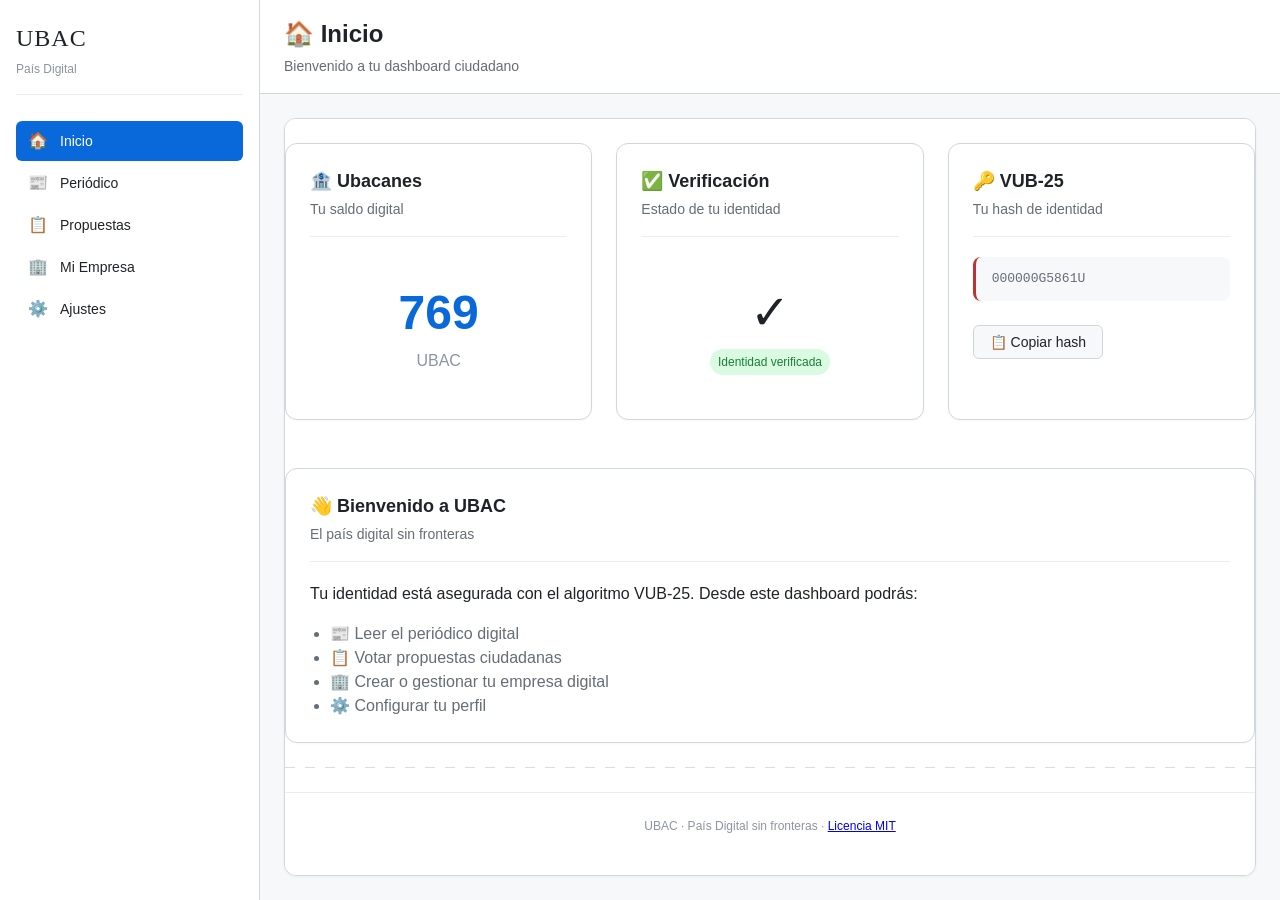
==== dashboard/index.html @ a3eb7bc9 "update" ====
<!DOCTYPE html>
<html lang="es">
<head>
    <meta charset="UTF-8">
    <meta name="viewport" content="width=device-width, initial-scale=1.0">
    <title>Dashboard · UBAC</title>
    <link rel="stylesheet" href="/assets/css/up-rise.css">
    <style>
        /* Transiciones suaves para el iframe */
        .up-iframe-container iframe {
            transition: opacity 0.15s ease;
        }
        .up-iframe-container iframe.loading {
            opacity: 0.6;
        }
    </style>
</head>
<body>
<div class="up-dashboard">
    <!-- Sidebar estilo GitHub -->
    <aside class="up-sidebar">
        <div class="up-sidebar-header">
            <h1>UBAC</h1>
            <div class="up-sub">País Digital</div>
        </div>
        <nav class="up-nav">
            <a href="/dashboard/main" class="up-nav-item" data-section="main">
                <span class="up-nav-icon">🏠</span>
                <span>Inicio</span>
            </a>
            <a href="/dashboard/periodico" class="up-nav-item" data-section="periodico">
                <span class="up-nav-icon">📰</span>
                <span>Periódico</span>
            </a>
            <a href="/dashboard/propuestas" class="up-nav-item" data-section="propuestas">
                <span class="up-nav-icon">📋</span>
                <span>Propuestas</span>
            </a>
            <a href="/dashboard/empresa" class="up-nav-item" data-section="empresa">
                <span class="up-nav-icon">🏢</span>
                <span>Mi Empresa</span>
            </a>
            <a href="/dashboard/settings" class="up-nav-item" data-section="settings">
                <span class="up-nav-icon">⚙️</span>
                <span>Ajustes</span>
            </a>
        </nav>
    </aside>

    <!-- Contenido principal -->
    <main class="up-main">
        <header class="up-header">
            <h1 id="pageTitle">Inicio</h1>
            <p id="pageDescription">Bienvenido a tu dashboard ciudadano</p>
        </header>
        <div class="up-iframe-container">
            <iframe id="contentFrame" src="/dashboard/pages/main.html"></iframe>
        </div>
    </main>
</div>

<script>
    const iframe = document.getElementById('contentFrame');
    const pageTitle = document.getElementById('pageTitle');
    const pageDescription = document.getElementById('pageDescription');
    
    // Configuración de secciones
    const sections = {
        main: { title: 'Inicio', description: 'Bienvenido a tu dashboard ciudadano', icon: '🏠' },
        periodico: { title: 'Periódico', description: 'Últimas noticias de UBAC', icon: '📰' },
        propuestas: { title: 'Propuestas', description: 'Vota y participa en las decisiones', icon: '📋' },
        empresa: { title: 'Mi Empresa', description: 'Gestiona tu negocio digital', icon: '🏢' },
        settings: { title: 'Ajustes', description: 'Configura tu perfil y preferencias', icon: '⚙️' }
    };
    
    function updateUI(section) {
        const config = sections[section] || sections.main;
        pageTitle.innerHTML = `${config.icon} ${config.title}`;
        pageDescription.textContent = config.description;
        
        // Marcar elemento activo en el menú
        document.querySelectorAll('.up-nav-item').forEach(link => {
            const linkSection = link.getAttribute('data-section');
            if (linkSection === section) {
                link.classList.add('active');
            } else {
                link.classList.remove('active');
            }
        });
    }
    
    function loadSection(section, pushState = true) {
        if (!sections[section]) section = 'main';
        
        // Mostrar loading
        iframe.classList.add('loading');
        
        // Cargar el iframe
        iframe.src = `/dashboard/pages/${section}.html`;
        
        // Actualizar UI
        updateUI(section);
        
        // Quitar loading cuando termine de cargar
        iframe.onload = () => {
            iframe.classList.remove('loading');
        };
        
        // Actualizar URL sin recargar
        if (pushState) {
            window.history.pushState({ section }, '', `/dashboard/${section}`);
        }
    }
    
    // Obtener sección desde la URL (ej: /dashboard/settings → "settings")
    const path = window.location.pathname;
    const currentSection = path.replace('/dashboard/', '') || 'main';
    loadSection(currentSection, false);
    
    // Manejar clics en el menú
    document.querySelectorAll('.up-nav-item').forEach(link => {
        link.addEventListener('click', (e) => {
            e.preventDefault();
            const section = link.getAttribute('data-section');
            loadSection(section, true);
        });
    });
    
    // Manejar botón atrás/adelante del navegador
    window.addEventListener('popstate', (event) => {
        const path = window.location.pathname;
        const section = path.replace('/dashboard/', '') || 'main';
        loadSection(section, false);
    });
</script>
</body>
</html>
---- assets/css/up-rise.css ----
/*!
 * UPrise v2.0
 * Librería de estilo UBAC
 * Inspirado en GitHub pero con alma de periódico digital
 * Licencia: VUB-25
 */

/* ============================================
   VARIABLES (modo claro estilo GitHub)
   ============================================ */
:root {
  /* Colores base GitHub */
  --up-canvas: #ffffff;
  --up-bg: #f6f8fa;
  --up-border: #d0d7de;
  --up-border-light: #eaeef2;
  
  /* Tipografía GitHub */
  --up-text: #1f2328;
  --up-text-secondary: #656d76;
  --up-text-tertiary: #8c959f;
  
  /* Acentos GitHub */
  --up-accent: #0969da;
  --up-accent-hover: #0550ae;
  --up-success: #1a7f37;
  --up-danger: #cf222e;
  --up-warning: #9a6700;
  
  /* Toques vintage UBAC */
  --up-papel: #fffef7;
  --up-vive: #b33;
  --up-menosvive: #2e7d32;
  --up-raya: #ddd;
  
  /* Tipografías */
  --up-sans: -apple-system, BlinkMacSystemFont, "Segoe UI", "Noto Sans", Helvetica, Arial, sans-serif;
  --up-mono: "Courier New", "Fira Code", monospace;
  --up-serif: "Georgia", "Times New Roman", serif;
  
  /* Layout */
  --up-sidebar-width: 260px;
  --up-header-height: 60px;
}

* {
  margin: 0;
  padding: 0;
  box-sizing: border-box;
}

body {
  font-family: var(--up-sans);
  background: var(--up-bg);
  color: var(--up-text);
  line-height: 1.5;
}

/* ============================================
   DASHBOARD LAYOUT (estilo GitHub)
   ============================================ */
.up-dashboard {
  display: flex;
  min-height: 100vh;
}

/* Sidebar estilo GitHub */
.up-sidebar {
  width: var(--up-sidebar-width);
  background: var(--up-canvas);
  border-right: 1px solid var(--up-border);
  padding: 20px 16px;
  display: flex;
  flex-direction: column;
  position: sticky;
  top: 0;
  height: 100vh;
  overflow-y: auto;
}

.up-sidebar-header {
  margin-bottom: 24px;
  padding-bottom: 16px;
  border-bottom: 1px solid var(--up-border-light);
}

.up-sidebar-header h1 {
  font-family: var(--up-serif);
  font-size: 24px;
  font-weight: normal;
  letter-spacing: 1px;
  color: var(--up-text);
}

.up-sidebar-header .up-sub {
  font-size: 12px;
  color: var(--up-text-tertiary);
  margin-top: 4px;
}

/* Navegación estilo GitHub */
.up-nav {
  flex: 1;
}

.up-nav-item {
  display: flex;
  align-items: center;
  gap: 12px;
  padding: 8px 12px;
  margin: 2px 0;
  color: var(--up-text);
  text-decoration: none;
  border-radius: 6px;
  font-size: 14px;
  font-weight: 500;
  transition: all 0.1s ease;
}

.up-nav-item:hover {
  background: var(--up-bg);
  color: var(--up-accent);
}

.up-nav-item.active {
  background: var(--up-accent);
  color: white;
}

.up-nav-item.active .up-nav-icon {
  color: white;
}

.up-nav-icon {
  width: 20px;
  text-align: center;
  font-size: 16px;
}

/* Contenido principal */
.up-main {
  flex: 1;
  display: flex;
  flex-direction: column;
  min-width: 0;
}

.up-header {
  background: var(--up-canvas);
  border-bottom: 1px solid var(--up-border);
  padding: 16px 24px;
  position: sticky;
  top: 0;
  z-index: 10;
  backdrop-filter: blur(8px);
  background: rgba(255, 255, 255, 0.95);
}

.up-header h1 {
  font-size: 24px;
  font-weight: 600;
  color: var(--up-text);
}

.up-header p {
  font-size: 14px;
  color: var(--up-text-secondary);
  margin-top: 4px;
}

/* Contenedor del iframe */
.up-iframe-container {
  flex: 1;
  padding: 24px;
}

.up-iframe-container iframe {
  width: 100%;
  height: 100%;
  border: 1px solid var(--up-border);
  border-radius: 12px;
  background: var(--up-canvas);
  box-shadow: 0 1px 3px rgba(0, 0, 0, 0.05);
}

/* ============================================
   COMPONENTES DE PÁGINA (para los iframes)
   ============================================ */
.up-card {
  background: var(--up-canvas);
  border: 1px solid var(--up-border);
  border-radius: 12px;
  padding: 24px;
  margin-bottom: 24px;
  box-shadow: 0 1px 2px rgba(0, 0, 0, 0.03);
}

.up-card-header {
  border-bottom: 1px solid var(--up-border-light);
  padding-bottom: 16px;
  margin-bottom: 20px;
}

.up-card-header h2 {
  font-size: 18px;
  font-weight: 600;
  color: var(--up-text);
}

.up-card-header p {
  font-size: 14px;
  color: var(--up-text-secondary);
  margin-top: 4px;
}

/* Hash (estilo máquina de escribir) */
.up-hash {
  font-family: var(--up-mono);
  background: var(--up-bg);
  padding: 12px 16px;
  border-radius: 8px;
  font-size: 13px;
  word-break: break-all;
  border-left: 3px solid var(--up-vive);
  color: var(--up-text-secondary);
}

/* Badges */
.up-badge {
  display: inline-block;
  padding: 4px 8px;
  border-radius: 20px;
  font-size: 12px;
  font-weight: 500;
  background: var(--up-bg);
  color: var(--up-text-secondary);
}

.up-badge-success {
  background: #dafbe1;
  color: var(--up-success);
}

.up-badge-danger {
  background: #ffebe9;
  color: var(--up-danger);
}

.up-badge-warning {
  background: #fff8e5;
  color: var(--up-warning);
}

/* Formularios */
.up-input {
  width: 100%;
  padding: 8px 12px;
  border: 1px solid var(--up-border);
  border-radius: 6px;
  font-size: 14px;
  font-family: inherit;
  background: var(--up-canvas);
}

.up-input:focus {
  outline: none;
  border-color: var(--up-accent);
  box-shadow: 0 0 0 3px rgba(9, 105, 218, 0.1);
}

.up-label {
  display: block;
  font-size: 14px;
  font-weight: 500;
  margin-bottom: 8px;
  color: var(--up-text);
}

/* Botones estilo GitHub */
.up-btn {
  display: inline-flex;
  align-items: center;
  gap: 8px;
  padding: 8px 16px;
  font-size: 14px;
  font-weight: 500;
  border-radius: 6px;
  border: 1px solid var(--up-border);
  background: var(--up-bg);
  color: var(--up-text);
  cursor: pointer;
  transition: all 0.1s ease;
  text-decoration: none;
}

.up-btn-primary {
  background: var(--up-accent);
  border-color: var(--up-accent);
  color: white;
}

.up-btn-primary:hover {
  background: var(--up-accent-hover);
  border-color: var(--up-accent-hover);
}

.up-btn:hover {
  background: var(--up-border-light);
}

/* Grid y utilidades */
.up-grid {
  display: grid;
  grid-template-columns: repeat(auto-fit, minmax(280px, 1fr));
  gap: 24px;
  margin: 24px 0;
}

.up-text-center {
  text-align: center;
}

.up-mt-4 {
  margin-top: 24px;
}

.up-mb-4 {
  margin-bottom: 24px;
}

.up-p-4 {
  padding: 24px;
}

/* Separador vintage UBAC */
.up-separator {
  height: 1px;
  background: repeating-linear-gradient(90deg, var(--up-raya), var(--up-raya) 10px, transparent 10px, transparent 20px);
  margin: 24px 0;
}

/* Footer */
.up-footer {
  text-align: center;
  padding: 24px;
  border-top: 1px solid var(--up-border-light);
  font-size: 12px;
  color: var(--up-text-tertiary);
}

/* Responsive */
@media (max-width: 768px) {
  :root {
    --up-sidebar-width: 72px;
  }
  
  .up-sidebar-header h1,
  .up-sidebar-header .up-sub,
  .up-nav-item span:not(.up-nav-icon) {
    display: none;
  }
  
  .up-nav-item {
    justify-content: center;
    padding: 12px;
  }
  
  .up-nav-icon {
    font-size: 20px;
    margin: 0;
  }
  
  .up-header {
    padding: 12px 16px;
  }
  
  .up-iframe-container {
    padding: 16px;
  }
}
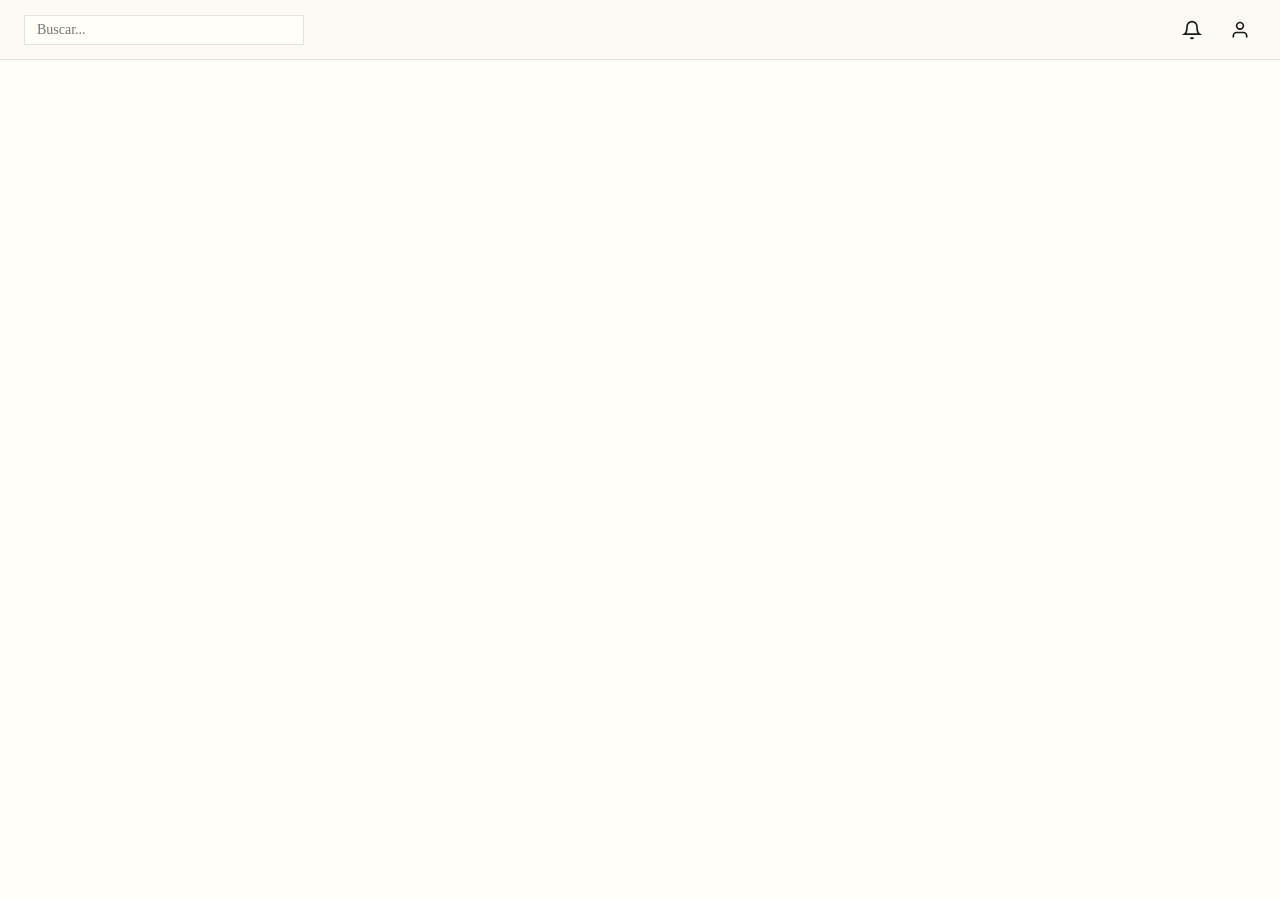
==== commit 1bd2b599: "update" ====
--- a/dashboard/index.html
+++ b/dashboard/index.html
@@ -1,137 +1,40 @@
 <!DOCTYPE html>
 <html lang="es">
+
 <head>
     <meta charset="UTF-8">
     <meta name="viewport" content="width=device-width, initial-scale=1.0">
     <title>Dashboard · UBAC</title>
     <link rel="stylesheet" href="/assets/css/up-rise.css">
-    <style>
-        /* Transiciones suaves para el iframe */
-        .up-iframe-container iframe {
-            transition: opacity 0.15s ease;
-        }
-        .up-iframe-container iframe.loading {
-            opacity: 0.6;
-        }
-    </style>
 </head>
+
 <body>
-<div class="up-dashboard">
-    <!-- Sidebar estilo GitHub -->
-    <aside class="up-sidebar">
-        <div class="up-sidebar-header">
-            <h1>UBAC</h1>
-            <div class="up-sub">País Digital</div>
+    
+    <!-- TOOLBAR SUPERIOR -->
+    <header class="ubac-header">
+        <div class="ubac-header-left">
+            <input type="text" class="ubac-search" placeholder="Buscar...">
         </div>
-        <nav class="up-nav">
-            <a href="/dashboard/main" class="up-nav-item" data-section="main">
-                <span class="up-nav-icon">🏠</span>
-                <span>Inicio</span>
-            </a>
-            <a href="/dashboard/periodico" class="up-nav-item" data-section="periodico">
-                <span class="up-nav-icon">📰</span>
-                <span>Periódico</span>
-            </a>
-            <a href="/dashboard/propuestas" class="up-nav-item" data-section="propuestas">
-                <span class="up-nav-icon">📋</span>
-                <span>Propuestas</span>
-            </a>
-            <a href="/dashboard/empresa" class="up-nav-item" data-section="empresa">
-                <span class="up-nav-icon">🏢</span>
-                <span>Mi Empresa</span>
-            </a>
-            <a href="/dashboard/settings" class="up-nav-item" data-section="settings">
-                <span class="up-nav-icon">⚙️</span>
-                <span>Ajustes</span>
-            </a>
-        </nav>
-    </aside>
+        <div class="ubac-header-right">
+            <button class="ubac-icon-btn" aria-label="Notificaciones">
+                <svg viewBox="0 0 24 24">
+                    <path d="M18 8A6 6 0 0 0 6 8c0 7-3 9-3 9h18s-3-2-3-9" />
+                    <path d="M13.73 21a2 2 0 0 1-3.46 0" />
+                </svg>
+            </button>
+            <button class="ubac-icon-btn" aria-label="Perfil">
+                <svg viewBox="0 0 24 24">
+                    <path d="M20 21v-2a4 4 0 0 0-4-4H8a4 4 0 0 0-4 4v2" />
+                    <circle cx="12" cy="7" r="4" />
+                </svg>
+            </button>
+        </div>
+    </header>
+    
+    <!-- CONTENEDOR PRINCIPAL -->
+    <div class="ubac-container">
+        
+    </div>
+</body>
 
-    <!-- Contenido principal -->
-    <main class="up-main">
-        <header class="up-header">
-            <h1 id="pageTitle">Inicio</h1>
-            <p id="pageDescription">Bienvenido a tu dashboard ciudadano</p>
-        </header>
-        <div class="up-iframe-container">
-            <iframe id="contentFrame" src="/dashboard/pages/main.html"></iframe>
-        </div>
-    </main>
-</div>
-
-<script>
-    const iframe = document.getElementById('contentFrame');
-    const pageTitle = document.getElementById('pageTitle');
-    const pageDescription = document.getElementById('pageDescription');
-    
-    // Configuración de secciones
-    const sections = {
-        main: { title: 'Inicio', description: 'Bienvenido a tu dashboard ciudadano', icon: '🏠' },
-        periodico: { title: 'Periódico', description: 'Últimas noticias de UBAC', icon: '📰' },
-        propuestas: { title: 'Propuestas', description: 'Vota y participa en las decisiones', icon: '📋' },
-        empresa: { title: 'Mi Empresa', description: 'Gestiona tu negocio digital', icon: '🏢' },
-        settings: { title: 'Ajustes', description: 'Configura tu perfil y preferencias', icon: '⚙️' }
-    };
-    
-    function updateUI(section) {
-        const config = sections[section] || sections.main;
-        pageTitle.innerHTML = `${config.icon} ${config.title}`;
-        pageDescription.textContent = config.description;
-        
-        // Marcar elemento activo en el menú
-        document.querySelectorAll('.up-nav-item').forEach(link => {
-            const linkSection = link.getAttribute('data-section');
-            if (linkSection === section) {
-                link.classList.add('active');
-            } else {
-                link.classList.remove('active');
-            }
-        });
-    }
-    
-    function loadSection(section, pushState = true) {
-        if (!sections[section]) section = 'main';
-        
-        // Mostrar loading
-        iframe.classList.add('loading');
-        
-        // Cargar el iframe
-        iframe.src = `/dashboard/pages/${section}.html`;
-        
-        // Actualizar UI
-        updateUI(section);
-        
-        // Quitar loading cuando termine de cargar
-        iframe.onload = () => {
-            iframe.classList.remove('loading');
-        };
-        
-        // Actualizar URL sin recargar
-        if (pushState) {
-            window.history.pushState({ section }, '', `/dashboard/${section}`);
-        }
-    }
-    
-    // Obtener sección desde la URL (ej: /dashboard/settings → "settings")
-    const path = window.location.pathname;
-    const currentSection = path.replace('/dashboard/', '') || 'main';
-    loadSection(currentSection, false);
-    
-    // Manejar clics en el menú
-    document.querySelectorAll('.up-nav-item').forEach(link => {
-        link.addEventListener('click', (e) => {
-            e.preventDefault();
-            const section = link.getAttribute('data-section');
-            loadSection(section, true);
-        });
-    });
-    
-    // Manejar botón atrás/adelante del navegador
-    window.addEventListener('popstate', (event) => {
-        const path = window.location.pathname;
-        const section = path.replace('/dashboard/', '') || 'main';
-        loadSection(section, false);
-    });
-</script>
-</body>
 </html>
--- a/assets/css/up-rise.css
+++ b/assets/css/up-rise.css
@@ -1,47 +1,8 @@
 /*!
- * UPrise v2.0
- * Librería de estilo UBAC
- * Inspirado en GitHub pero con alma de periódico digital
+ * UPrise v3.0 - GitHub Dashboard Edition
+ * Clon exacto del layout de GitHub, con estilo UBAC
  * Licencia: VUB-25
  */
-
-/* ============================================
-   VARIABLES (modo claro estilo GitHub)
-   ============================================ */
-:root {
-  /* Colores base GitHub */
-  --up-canvas: #ffffff;
-  --up-bg: #f6f8fa;
-  --up-border: #d0d7de;
-  --up-border-light: #eaeef2;
-  
-  /* Tipografía GitHub */
-  --up-text: #1f2328;
-  --up-text-secondary: #656d76;
-  --up-text-tertiary: #8c959f;
-  
-  /* Acentos GitHub */
-  --up-accent: #0969da;
-  --up-accent-hover: #0550ae;
-  --up-success: #1a7f37;
-  --up-danger: #cf222e;
-  --up-warning: #9a6700;
-  
-  /* Toques vintage UBAC */
-  --up-papel: #fffef7;
-  --up-vive: #b33;
-  --up-menosvive: #2e7d32;
-  --up-raya: #ddd;
-  
-  /* Tipografías */
-  --up-sans: -apple-system, BlinkMacSystemFont, "Segoe UI", "Noto Sans", Helvetica, Arial, sans-serif;
-  --up-mono: "Courier New", "Fira Code", monospace;
-  --up-serif: "Georgia", "Times New Roman", serif;
-  
-  /* Layout */
-  --up-sidebar-width: 260px;
-  --up-header-height: 60px;
-}
 
 * {
   margin: 0;
@@ -50,331 +11,226 @@
 }
 
 body {
-  font-family: var(--up-sans);
-  background: var(--up-bg);
-  color: var(--up-text);
+  font-family: 'Georgia', 'Times New Roman', serif;
+  background: #fffef7;
+  color: #1a1a1a;
   line-height: 1.5;
 }
 
-/* ============================================
-   DASHBOARD LAYOUT (estilo GitHub)
-   ============================================ */
-.up-dashboard {
-  display: flex;
-  min-height: 100vh;
-}
-
-/* Sidebar estilo GitHub */
-.up-sidebar {
-  width: var(--up-sidebar-width);
-  background: var(--up-canvas);
-  border-right: 1px solid var(--up-border);
-  padding: 20px 16px;
-  display: flex;
-  flex-direction: column;
+/* ========== TOOLBAR SUPERIOR (igual a GitHub) ========== */
+.ubac-header {
   position: sticky;
   top: 0;
-  height: 100vh;
-  overflow-y: auto;
-}
-
-.up-sidebar-header {
-  margin-bottom: 24px;
-  padding-bottom: 16px;
-  border-bottom: 1px solid var(--up-border-light);
-}
-
-.up-sidebar-header h1 {
-  font-family: var(--up-serif);
-  font-size: 24px;
+  z-index: 32;
+  background: #faf9f4;
+  border-bottom: 1px solid #e5e5e0;
+  padding: 0 24px;
+  height: 60px;
+  display: flex;
+  align-items: center;
+  justify-content: space-between;
+}
+
+.ubac-header-left {
+  display: flex;
+  align-items: center;
+  gap: 16px;
+}
+
+.ubac-logo {
+  font-size: 20px;
   font-weight: normal;
   letter-spacing: 1px;
-  color: var(--up-text);
-}
-
-.up-sidebar-header .up-sub {
+  color: #1a1a1a;
+  text-decoration: none;
+  font-family: 'Georgia', serif;
+}
+
+.ubac-logo:hover {
+  color: #b33;
+}
+
+.ubac-search {
+  background: #fffef7;
+  border: 1px solid #e5e5e0;
+  border-radius: 0;
+  padding: 6px 12px;
+  width: 280px;
+  font-family: 'Georgia', serif;
+  font-size: 14px;
+}
+
+.ubac-search:focus {
+  outline: none;
+  border-color: #b33;
+}
+
+.ubac-header-right {
+  display: flex;
+  align-items: center;
+  gap: 16px;
+}
+
+.ubac-icon-btn {
+  background: none;
+  border: none;
+  cursor: pointer;
+  padding: 6px;
+  display: flex;
+  align-items: center;
+  justify-content: center;
+}
+
+.ubac-icon-btn svg {
+  width: 20px;
+  height: 20px;
+  stroke: #1a1a1a;
+  stroke-width: 2;
+  fill: none;
+}
+
+.ubac-icon-btn:hover svg {
+  stroke: #b33;
+}
+
+/* ========== LAYOUT PRINCIPAL ========== */
+.ubac-container {
+  max-width: 1280px;
+  margin: 0 auto;
+  padding: 24px 24px;
+  display: flex;
+  gap: 32px;
+}
+
+/* Feed central (actividad) */
+.ubac-feed {
+  flex: 2;
+  min-width: 0;
+}
+
+/* Sidebar derecho */
+.ubac-sidebar-right {
+  flex: 1;
+  min-width: 260px;
+}
+
+/* ========== TARJETAS (estilo GitHub) ========== */
+.ubac-card {
+  background: #fffef7;
+  border: 1px solid #e5e5e0;
+  padding: 20px;
+  margin-bottom: 20px;
+}
+
+.ubac-card-header {
+  display: flex;
+  align-items: center;
+  gap: 8px;
+  margin-bottom: 16px;
+  padding-bottom: 12px;
+  border-bottom: 1px solid #e5e5e0;
+}
+
+.ubac-card-header h2 {
+  font-size: 16px;
+  font-weight: normal;
+  font-family: 'Georgia', serif;
+}
+
+/* ========== ACTIVIDAD (feed) ========== */
+.ubac-actividad-item {
+  display: flex;
+  gap: 12px;
+  padding: 16px 0;
+  border-bottom: 1px solid #e5e5e0;
+}
+
+.ubac-actividad-item:last-child {
+  border-bottom: none;
+}
+
+.ubac-actividad-icon {
+  flex-shrink: 0;
+}
+
+.ubac-actividad-icon svg {
+  width: 20px;
+  height: 20px;
+  stroke: #888;
+  stroke-width: 2;
+  fill: none;
+}
+
+.ubac-actividad-contenido {
+  flex: 1;
+}
+
+.ubac-actividad-texto {
+  font-size: 14px;
+  line-height: 1.5;
+  margin-bottom: 4px;
+}
+
+.ubac-actividad-fecha {
+  font-size: 11px;
+  color: #888;
+}
+
+/* ========== HASH Y UBACANES ========== */
+.ubac-hash {
+  font-family: 'Courier New', monospace;
+  background: #f4f4f4;
+  padding: 12px;
   font-size: 12px;
-  color: var(--up-text-tertiary);
-  margin-top: 4px;
-}
-
-/* Navegación estilo GitHub */
-.up-nav {
+  word-break: break-all;
+  margin: 12px 0;
+  border-left: 3px solid #b33;
+}
+
+.ubac-stats {
+  display: flex;
+  justify-content: space-between;
+  margin: 16px 0;
+}
+
+.ubac-stat {
+  text-align: center;
   flex: 1;
 }
 
-.up-nav-item {
-  display: flex;
-  align-items: center;
-  gap: 12px;
-  padding: 8px 12px;
-  margin: 2px 0;
-  color: var(--up-text);
+.ubac-stat-valor {
+  font-size: 24px;
+  font-weight: bold;
+  font-family: 'Georgia', serif;
+}
+
+.ubac-stat-label {
+  font-size: 11px;
+  color: #888;
+  text-transform: uppercase;
+}
+
+.ubac-link {
+  color: #b33;
   text-decoration: none;
-  border-radius: 6px;
-  font-size: 14px;
-  font-weight: 500;
-  transition: all 0.1s ease;
-}
-
-.up-nav-item:hover {
-  background: var(--up-bg);
-  color: var(--up-accent);
-}
-
-.up-nav-item.active {
-  background: var(--up-accent);
-  color: white;
-}
-
-.up-nav-item.active .up-nav-icon {
-  color: white;
-}
-
-.up-nav-icon {
-  width: 20px;
-  text-align: center;
-  font-size: 16px;
-}
-
-/* Contenido principal */
-.up-main {
-  flex: 1;
-  display: flex;
-  flex-direction: column;
-  min-width: 0;
-}
-
-.up-header {
-  background: var(--up-canvas);
-  border-bottom: 1px solid var(--up-border);
-  padding: 16px 24px;
-  position: sticky;
-  top: 0;
-  z-index: 10;
-  backdrop-filter: blur(8px);
-  background: rgba(255, 255, 255, 0.95);
-}
-
-.up-header h1 {
-  font-size: 24px;
-  font-weight: 600;
-  color: var(--up-text);
-}
-
-.up-header p {
-  font-size: 14px;
-  color: var(--up-text-secondary);
-  margin-top: 4px;
-}
-
-/* Contenedor del iframe */
-.up-iframe-container {
-  flex: 1;
-  padding: 24px;
-}
-
-.up-iframe-container iframe {
-  width: 100%;
-  height: 100%;
-  border: 1px solid var(--up-border);
-  border-radius: 12px;
-  background: var(--up-canvas);
-  box-shadow: 0 1px 3px rgba(0, 0, 0, 0.05);
-}
-
-/* ============================================
-   COMPONENTES DE PÁGINA (para los iframes)
-   ============================================ */
-.up-card {
-  background: var(--up-canvas);
-  border: 1px solid var(--up-border);
-  border-radius: 12px;
-  padding: 24px;
-  margin-bottom: 24px;
-  box-shadow: 0 1px 2px rgba(0, 0, 0, 0.03);
-}
-
-.up-card-header {
-  border-bottom: 1px solid var(--up-border-light);
-  padding-bottom: 16px;
-  margin-bottom: 20px;
-}
-
-.up-card-header h2 {
-  font-size: 18px;
-  font-weight: 600;
-  color: var(--up-text);
-}
-
-.up-card-header p {
-  font-size: 14px;
-  color: var(--up-text-secondary);
-  margin-top: 4px;
-}
-
-/* Hash (estilo máquina de escribir) */
-.up-hash {
-  font-family: var(--up-mono);
-  background: var(--up-bg);
-  padding: 12px 16px;
-  border-radius: 8px;
   font-size: 13px;
-  word-break: break-all;
-  border-left: 3px solid var(--up-vive);
-  color: var(--up-text-secondary);
-}
-
-/* Badges */
-.up-badge {
-  display: inline-block;
-  padding: 4px 8px;
-  border-radius: 20px;
-  font-size: 12px;
-  font-weight: 500;
-  background: var(--up-bg);
-  color: var(--up-text-secondary);
-}
-
-.up-badge-success {
-  background: #dafbe1;
-  color: var(--up-success);
-}
-
-.up-badge-danger {
-  background: #ffebe9;
-  color: var(--up-danger);
-}
-
-.up-badge-warning {
-  background: #fff8e5;
-  color: var(--up-warning);
-}
-
-/* Formularios */
-.up-input {
-  width: 100%;
-  padding: 8px 12px;
-  border: 1px solid var(--up-border);
-  border-radius: 6px;
-  font-size: 14px;
-  font-family: inherit;
-  background: var(--up-canvas);
-}
-
-.up-input:focus {
-  outline: none;
-  border-color: var(--up-accent);
-  box-shadow: 0 0 0 3px rgba(9, 105, 218, 0.1);
-}
-
-.up-label {
-  display: block;
-  font-size: 14px;
-  font-weight: 500;
-  margin-bottom: 8px;
-  color: var(--up-text);
-}
-
-/* Botones estilo GitHub */
-.up-btn {
-  display: inline-flex;
-  align-items: center;
-  gap: 8px;
-  padding: 8px 16px;
-  font-size: 14px;
-  font-weight: 500;
-  border-radius: 6px;
-  border: 1px solid var(--up-border);
-  background: var(--up-bg);
-  color: var(--up-text);
-  cursor: pointer;
-  transition: all 0.1s ease;
-  text-decoration: none;
-}
-
-.up-btn-primary {
-  background: var(--up-accent);
-  border-color: var(--up-accent);
-  color: white;
-}
-
-.up-btn-primary:hover {
-  background: var(--up-accent-hover);
-  border-color: var(--up-accent-hover);
-}
-
-.up-btn:hover {
-  background: var(--up-border-light);
-}
-
-/* Grid y utilidades */
-.up-grid {
-  display: grid;
-  grid-template-columns: repeat(auto-fit, minmax(280px, 1fr));
-  gap: 24px;
-  margin: 24px 0;
-}
-
-.up-text-center {
-  text-align: center;
-}
-
-.up-mt-4 {
-  margin-top: 24px;
-}
-
-.up-mb-4 {
-  margin-bottom: 24px;
-}
-
-.up-p-4 {
-  padding: 24px;
-}
-
-/* Separador vintage UBAC */
-.up-separator {
-  height: 1px;
-  background: repeating-linear-gradient(90deg, var(--up-raya), var(--up-raya) 10px, transparent 10px, transparent 20px);
-  margin: 24px 0;
-}
-
-/* Footer */
-.up-footer {
-  text-align: center;
-  padding: 24px;
-  border-top: 1px solid var(--up-border-light);
-  font-size: 12px;
-  color: var(--up-text-tertiary);
-}
-
-/* Responsive */
+}
+
+.ubac-link:hover {
+  text-decoration: underline;
+}
+
+/* ========== RESPONSIVE ========== */
 @media (max-width: 768px) {
-  :root {
-    --up-sidebar-width: 72px;
+  .ubac-container {
+    flex-direction: column;
   }
   
-  .up-sidebar-header h1,
-  .up-sidebar-header .up-sub,
-  .up-nav-item span:not(.up-nav-icon) {
-    display: none;
+  .ubac-search {
+    width: 100%;
   }
   
-  .up-nav-item {
-    justify-content: center;
-    padding: 12px;
-  }
-  
-  .up-nav-icon {
-    font-size: 20px;
-    margin: 0;
-  }
-  
-  .up-header {
-    padding: 12px 16px;
-  }
-  
-  .up-iframe-container {
-    padding: 16px;
+  .ubac-header {
+    padding: 0 16px;
   }
 }
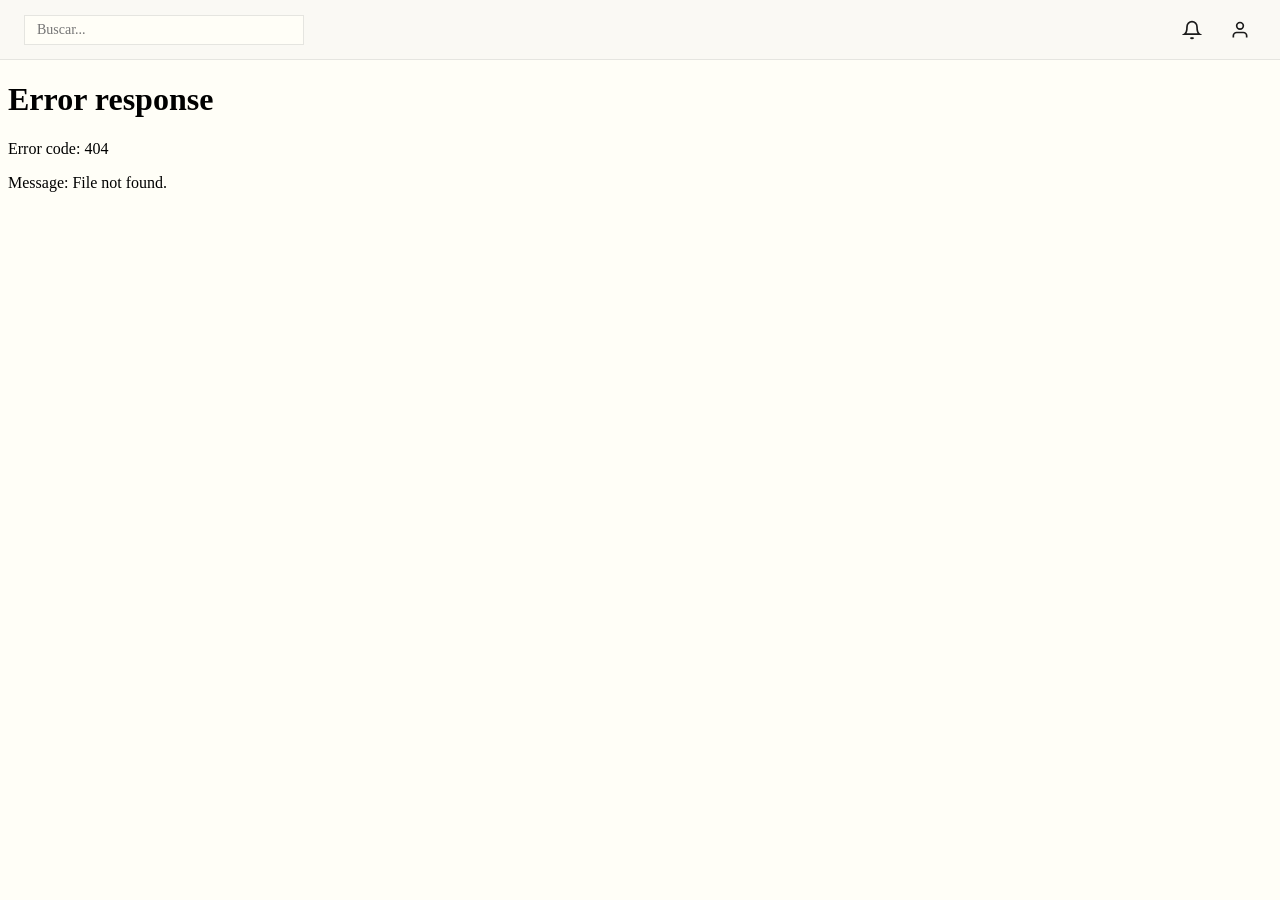
==== commit 0ae60592: "update" ====
--- a/dashboard/index.html
+++ b/dashboard/index.html
@@ -30,11 +30,7 @@
             </button>
         </div>
     </header>
-    
-    <!-- CONTENEDOR PRINCIPAL -->
-    <div class="ubac-container">
-        
-    </div>
+        <iframe src="search.html" style="width: 100%; border: none;"></iframe>
 </body>
 
 </html>
--- a/assets/css/up-rise.css
+++ b/assets/css/up-rise.css
@@ -58,6 +58,7 @@
   width: 280px;
   font-family: 'Georgia', serif;
   font-size: 14px;
+  transition: border 0.4s ease;
 }
 
 .ubac-search:focus {
@@ -97,7 +98,7 @@
 .ubac-container {
   max-width: 1280px;
   margin: 0 auto;
-  padding: 24px 24px;
+  padding: 0;
   display: flex;
   gap: 32px;
 }
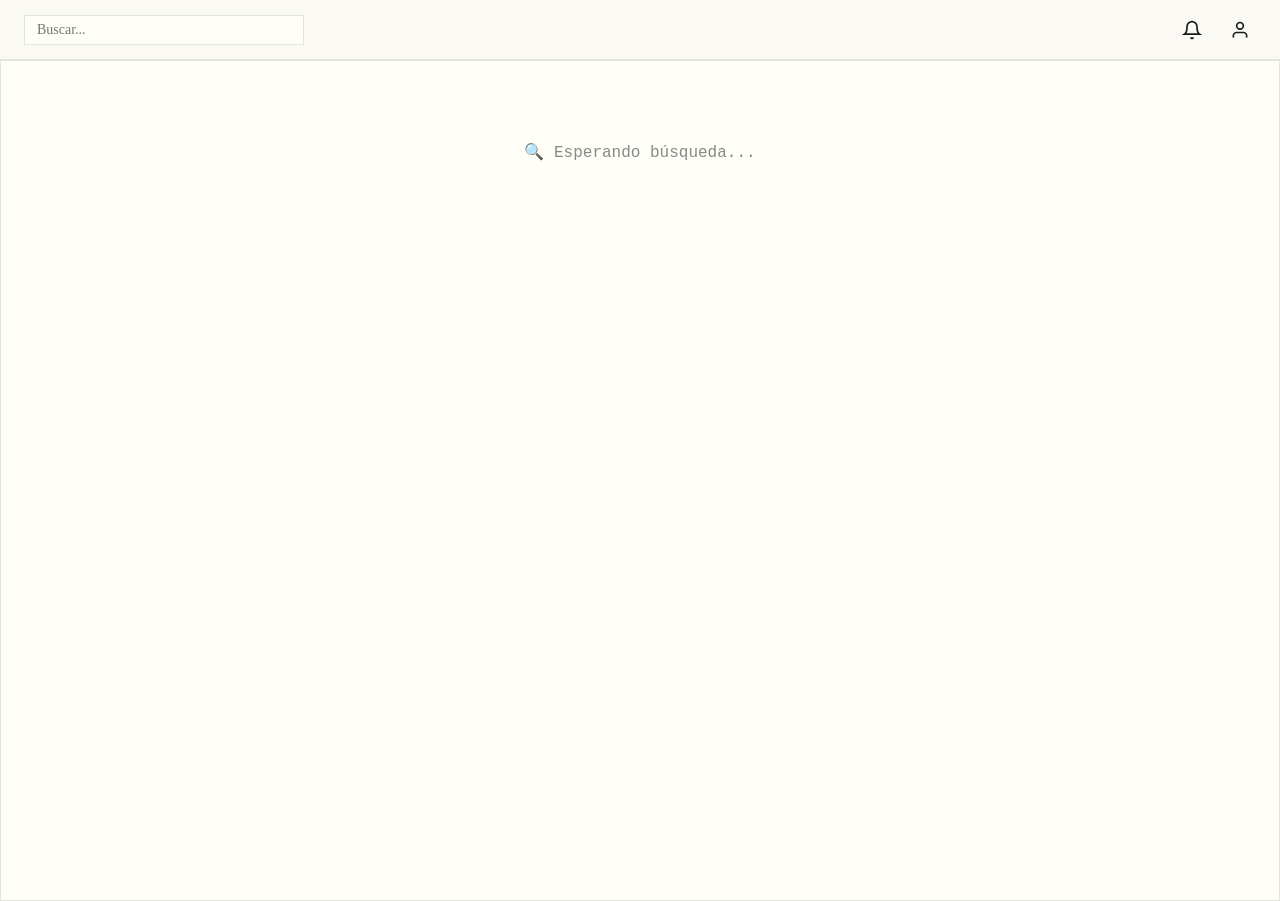
==== commit 92caf64d: "update" ====
--- a/dashboard/index.html
+++ b/dashboard/index.html
@@ -6,23 +6,68 @@
     <meta name="viewport" content="width=device-width, initial-scale=1.0">
     <title>Dashboard · UBAC</title>
     <link rel="stylesheet" href="/assets/css/up-rise.css">
+    <style>
+        /* Estilos adicionales solo para el iframe */
+        .iframe-wrapper {
+            background: #fffef7;
+            border: 1px solid #e5e5e0;
+            margin: 0;
+        }
+        
+        iframe {
+            width: 100%;
+            height: calc(100vh - 61px);
+            border: none;
+            display: block;
+            background: #fffef7;
+        }
+        
+        /* Loading overlay para el iframe */
+        .iframe-loading {
+            position: fixed;
+            bottom: 24px;
+            right: 24px;
+            background: #fffef7;
+            border: 1px solid #e5e5e0;
+            padding: 12px 20px;
+            font-family: 'Courier New', monospace;
+            font-size: 12px;
+            color: #1a1a1a;
+            border-left: 3px solid #b33;
+            z-index: 1000;
+            opacity: 0;
+            transition: opacity 0.2s;
+            pointer-events: none;
+        }
+        
+        .iframe-loading.visible {
+            opacity: 1;
+        }
+        
+        /* Ajuste para el contenedor principal */
+        body {
+            margin: 0;
+            padding: 0;
+            background: #fffef7;
+        }
+    </style>
 </head>
 
 <body>
     
-    <!-- TOOLBAR SUPERIOR -->
+    <!-- TOOLBAR SUPERIOR (igual a GitHub) -->
     <header class="ubac-header">
         <div class="ubac-header-left">
-            <input type="text" class="ubac-search" placeholder="Buscar...">
+            <input type="text" class="ubac-search" id="globalSearch" placeholder="Buscar...">
         </div>
         <div class="ubac-header-right">
-            <button class="ubac-icon-btn" aria-label="Notificaciones">
+            <button class="ubac-icon-btn" aria-label="Notificaciones" id="notifBtn">
                 <svg viewBox="0 0 24 24">
                     <path d="M18 8A6 6 0 0 0 6 8c0 7-3 9-3 9h18s-3-2-3-9" />
                     <path d="M13.73 21a2 2 0 0 1-3.46 0" />
                 </svg>
             </button>
-            <button class="ubac-icon-btn" aria-label="Perfil">
+            <button class="ubac-icon-btn" aria-label="Perfil" id="perfilBtn">
                 <svg viewBox="0 0 24 24">
                     <path d="M20 21v-2a4 4 0 0 0-4-4H8a4 4 0 0 0-4 4v2" />
                     <circle cx="12" cy="7" r="4" />
@@ -30,7 +75,105 @@
             </button>
         </div>
     </header>
-        <iframe src="search.html" style="width: 100%; border: none;"></iframe>
+    
+    <div class="iframe-wrapper">
+        <iframe id="mainFrame" src="search/" title="UBAC Content"></iframe>
+    </div>
+    
+    <div id="iframeLoading" class="iframe-loading">Cargando contenido...</div>
+    
+    <script>
+        const iframe = document.getElementById('mainFrame');
+        const loadingDiv = document.getElementById('iframeLoading');
+        const searchInput = document.getElementById('globalSearch');
+        
+        let loadingTimeout;
+        
+        function showLoading() {
+            loadingDiv.classList.add('visible');
+            clearTimeout(loadingTimeout);
+            loadingTimeout = setTimeout(() => {
+                loadingDiv.textContent = 'El contenido está tardando...';
+            }, 3000);
+        }
+        
+        function hideLoading() {
+            loadingDiv.classList.remove('visible');
+            loadingDiv.textContent = 'Cargando contenido...';
+            clearTimeout(loadingTimeout);
+        }
+        
+        // Eventos del iframe
+        iframe.addEventListener('loadstart', showLoading);
+        iframe.addEventListener('load', hideLoading);
+        iframe.addEventListener('error', () => {
+            hideLoading();
+            console.error('Error al cargar el iframe');
+        });
+        
+        // Timeout de seguridad
+        setTimeout(hideLoading, 5000);
+        
+        // Comunicación con el iframe
+        function sendToIframe(type, data) {
+            if (iframe.contentWindow) {
+                iframe.contentWindow.postMessage({ type, data }, '*');
+            }
+        }
+        
+        // Búsqueda desde la toolbar
+        searchInput.addEventListener('keypress', (e) => {
+            if (e.key === 'Enter') {
+                const query = searchInput.value.trim();
+                if (query) {
+                    sendToIframe('buscar', { query: query });
+                }
+            }
+        });
+        
+        // Botones de toolbar
+        document.getElementById('notifBtn').addEventListener('click', () => {
+            sendToIframe('notificaciones', null);
+        });
+        
+        document.getElementById('perfilBtn').addEventListener('click', () => {
+            sendToIframe('perfil', null);
+        });
+        
+        // Recibir mensajes desde el iframe
+        window.addEventListener('message', (event) => {
+            const { type, data } = event.data || {};
+            
+            switch (type) {
+                case 'actualizarBusqueda':
+                    if (data?.query) {
+                        searchInput.value = data.query;
+                    }
+                    break;
+                case 'cambiarTitulo':
+                    if (data?.title) {
+                        document.title = `UBAC · ${data.title}`;
+                    }
+                    break;
+                case 'mostrarNotificacion':
+                    if (data?.message) {
+                        loadingDiv.textContent = data.message;
+                        loadingDiv.classList.add('visible');
+                        setTimeout(() => {
+                            loadingDiv.classList.remove('visible');
+                            loadingDiv.textContent = 'Cargando contenido...';
+                        }, 2000);
+                    }
+                    break;
+            }
+        });
+        
+        // Recargar iframe si es necesario (por ejemplo, al hacer clic en logo)
+        document.querySelector('.ubac-logo').addEventListener('click', (e) => {
+            e.preventDefault();
+            iframe.src = iframe.src;
+        });
+    </script>
 </body>
 
 </html>
